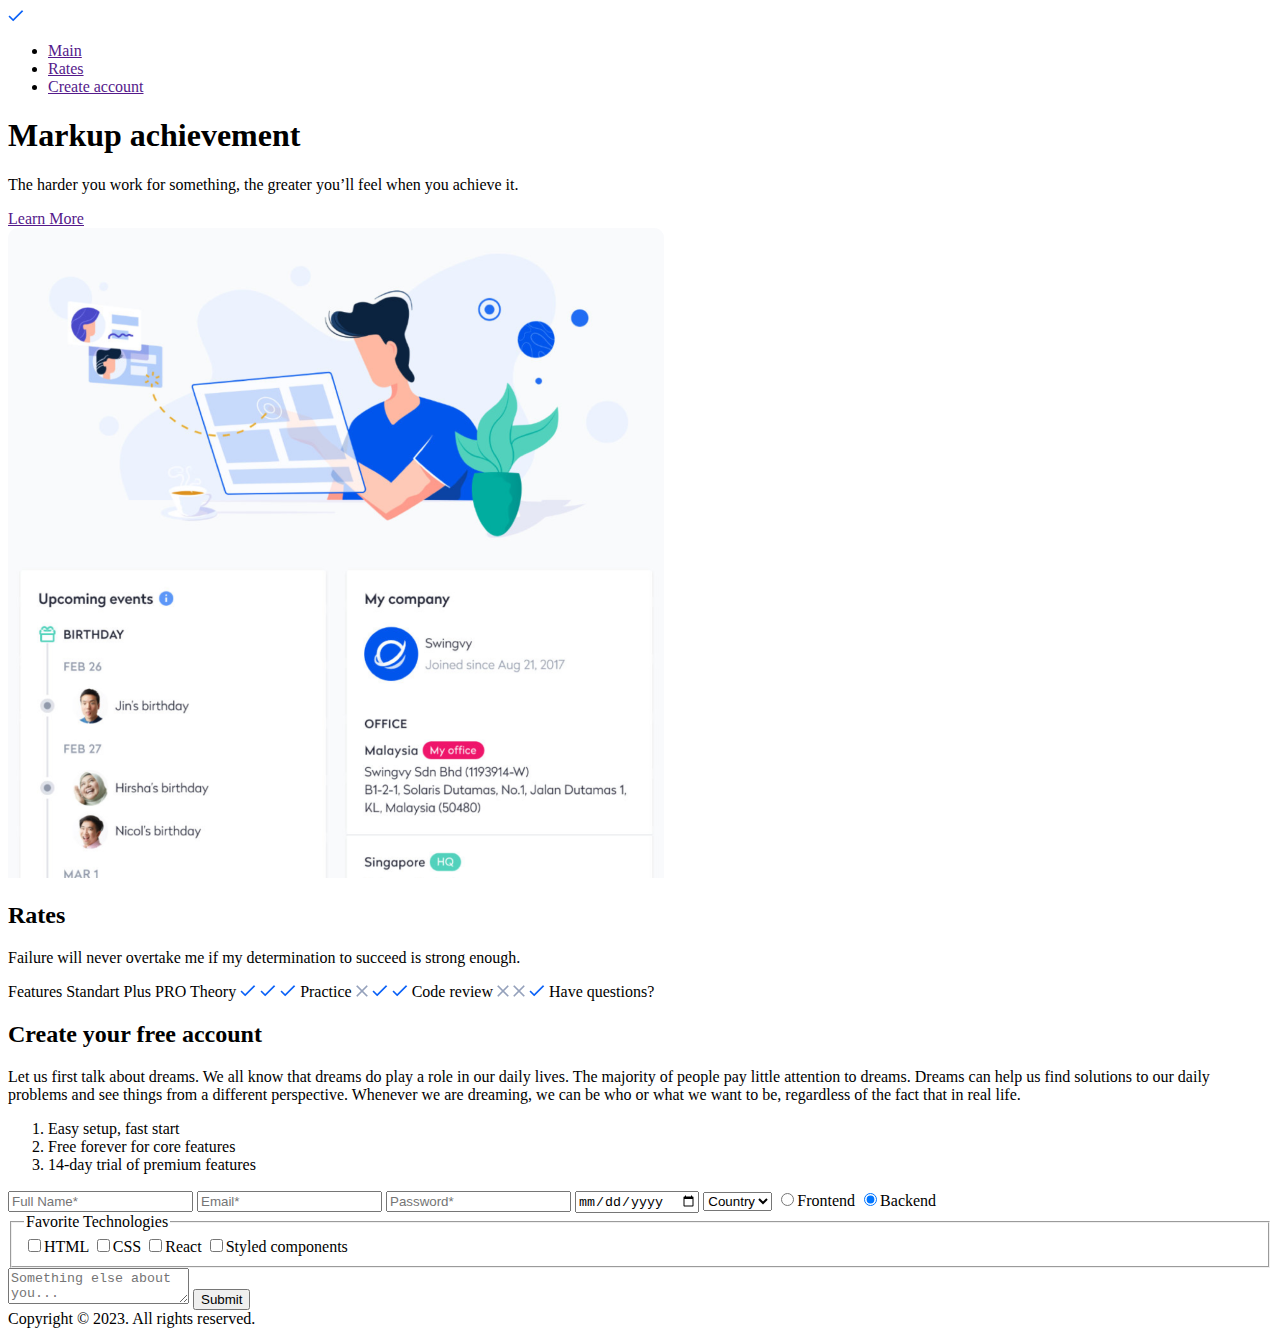
==== site/index.html @ 7948f2af "Update tags" ====
<!DOCTYPE html>
<html lang="en">

<head>
    <meta charset="UTF-8">
    <meta name="viewport" content="width=device-width, initial-scale=1.0">
    <title>Document</title>
</head>

<body>
    <header>
        <a href="">
            <img src="./assets/images/true.png" alt="">
        </a>

        <nav>
            <ul>
                <li><a href="">Main</a></li>
                <li><a href="">Rates</a></li>
                <li><a href="">Create account</a></li>
            </ul>
        </nav>
    </header>

    <section>
        <div>
            <h1>Markup achievement</h1>
            <p>The harder you work for something, the greater you’ll feel when you achieve it.</p>
            <a href="">Learn More</a>
        </div>
        <div>
            <img src="./assets/images/image.png" alt="">
        </div>
    </section>
    <section>
        <h2>Rates</h2>
        <p>Failure will never overtake me if my determination to succeed is strong enough.</p>
        <tabel>
            <tr>
                <th>Features</th>
                <th>Standart</th>
                <th>Plus</th>
                <th>PRO</th>
            </tr>
            <tr>
                <td>Theory</td>
                <td><img src="./assets/images/true.png" alt=""></td>
                <td><img src="./assets/images/true.png" alt=""></td>
                <td><img src="./assets/images/true.png" alt=""></td>
            </tr>
            <tr>
                <td>Practice</td>
                <td><img src="./assets/images/false.png" alt=""></td>
                <td><img src="./assets/images/true.png" alt=""></td>
                <td><img src="./assets/images/true.png" alt=""></td>
            </tr>
            <tr>
                <td>Code review</td>
                <td><img src="./assets/images/false.png" alt=""></td>
                <td><img src="./assets/images/false.png" alt=""></td>
                <td><img src="./assets/images/true.png" alt=""></td>
            </tr>
            <tr>
                <td>Have questions?</td>
                <td></td>
                <td></td>
                <td></td>
            </tr>
        </tabel>
    </section>
    <section>
        <div>
            <h2>Create your free account</h2>
            <p>Let us first talk about dreams. We all know that dreams do play a role in our daily lives. The majority
                of people pay little attention to dreams. Dreams can help us find solutions to our daily problems and
                see things from a different perspective. Whenever we are dreaming, we can be who or what we want to be,
                regardless of the fact that in real life.</p>
            <ol>
                <li>Easy setup, fast start</li>
                <li>Free forever for core features</li>
                <li>14-day trial of premium features</li>
            </ol>
        </div>
        <div>
            <!-- <input type="textarea" placeholder="Something else about you...">
            <input type="submit" value="registration"> -->
            <form action="">
                <input type="text" placeholder="Full Name*">
                <input type="email" placeholder="Email*">
                <input type="password" placeholder="Password*">
                <input type="date" placeholder="Date of Birth*">
                <select>
                    <option selected disabled>Country</option>
                    <option value="1">Belarus</option>
                    <option value="2">China</option>
                    <option value="3">Usa</option>
                </select>
                <label for=""><input type="radio" name="stack" value="Frontend" checked>Frontend</label>
                <label for=""><input type="radio" name="stack" value="Backend" checked>Backend</label>
                <!-- 
                <input type="radio" name="elem" value="Frontend" checked>Frontend<br>
                <input type="radio" name="elem" value="Backend">Backend<br>
                 -->
                <fieldset>
                    <legend>Favorite Technologies</legend>
                    <label for=""><input type="checkbox">HTML</input></label>
                    <label for=""><input type="checkbox">CSS</input></label>
                    <label for=""><input type="checkbox">React</input></label>
                    <label for=""><input type="checkbox">Styled components</input></label>
                </fieldset>
                <textarea placeholder="Something else about you..."></textarea>
                <input type="submit">
            </form>
        </div>
    </section>
    <footer>
        <span>Copyright © 2023. All rights reserved.</span>
    </footer>
</body>


</html>
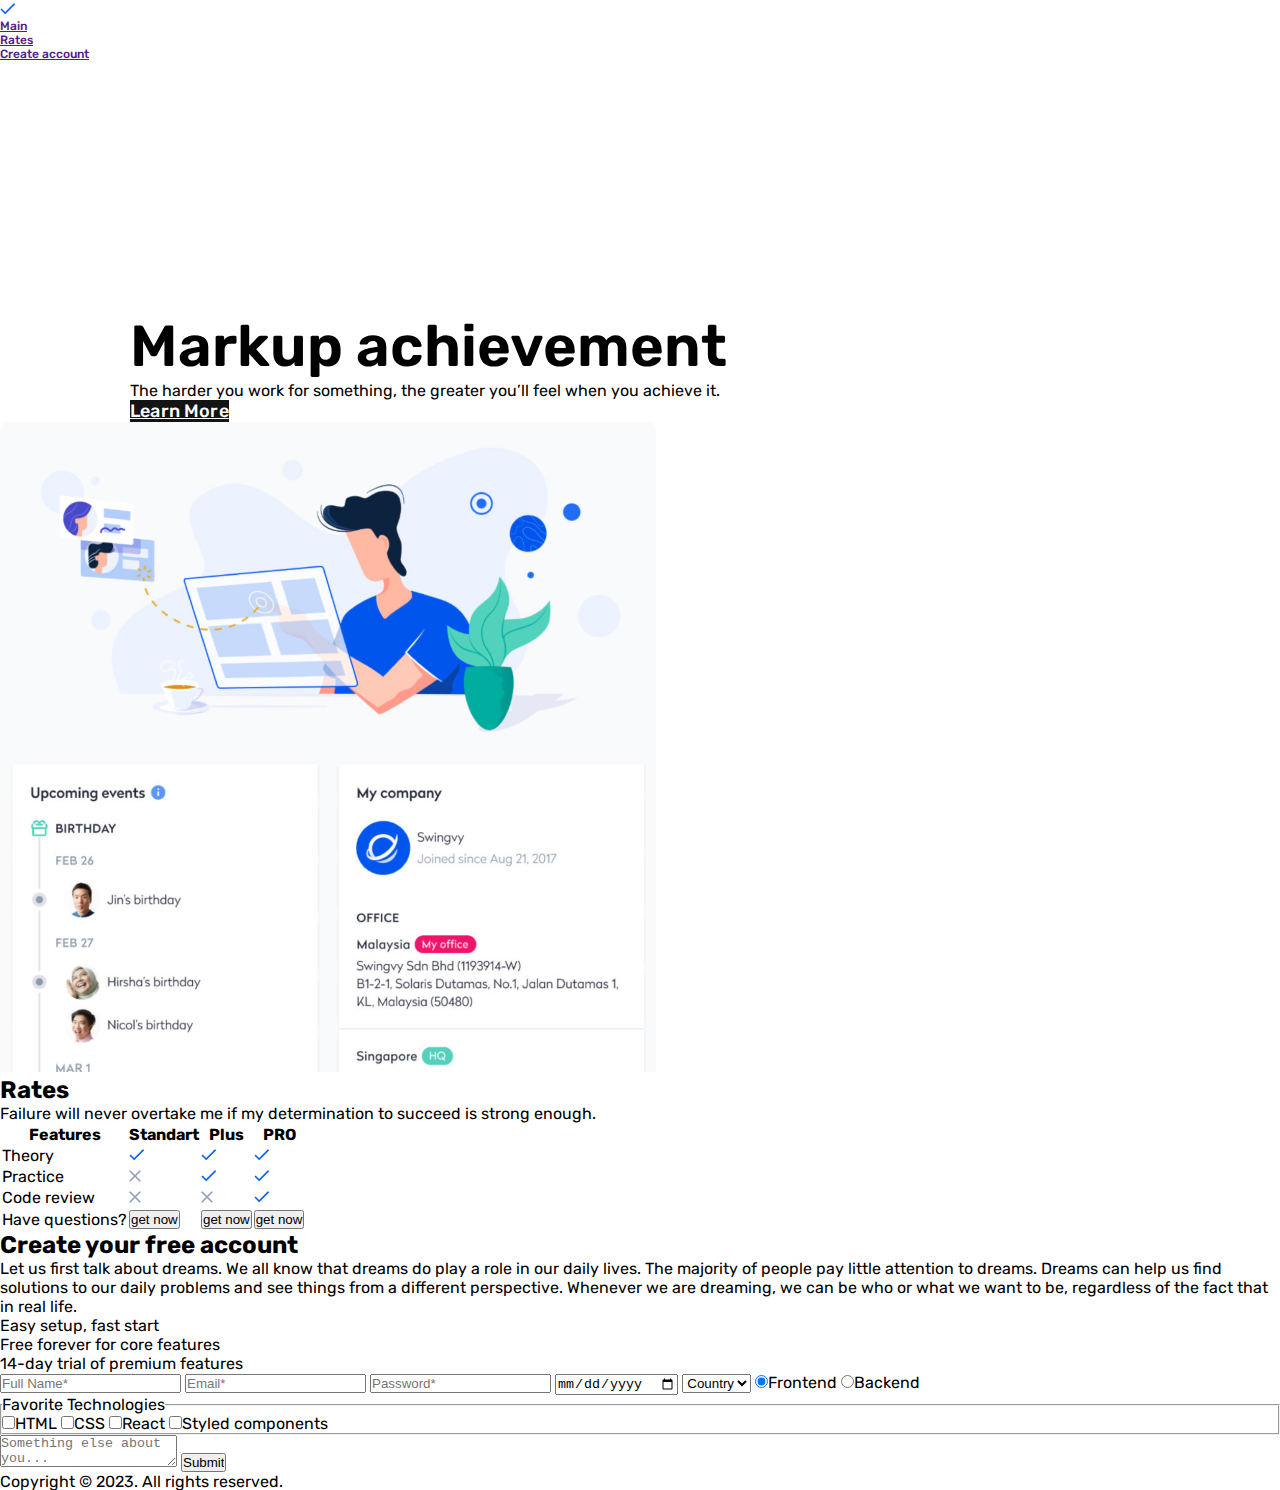
==== commit 0bf1f692: "Added styles" ====
--- a/site/index.html
+++ b/site/index.html
@@ -4,6 +4,10 @@
 <head>
     <meta charset="UTF-8">
     <meta name="viewport" content="width=device-width, initial-scale=1.0">
+    <link rel="preconnect" href="https://fonts.googleapis.com">
+    <link rel="preconnect" href="https://fonts.gstatic.com" crossorigin>
+    <link href="https://fonts.googleapis.com/css2?family=Rubik:wght@400;500&display=swap" rel="stylesheet">
+    <link rel="stylesheet" href="./style.css">
     <title>Document</title>
 </head>
 
@@ -15,18 +19,18 @@
 
         <nav>
             <ul>
-                <li><a href="">Main</a></li>
-                <li><a href="">Rates</a></li>
-                <li><a href="">Create account</a></li>
+                <li class="header-content"><a href="">Main</a></li>
+                <li class="header-content"><a href="">Rates</a></li>
+                <li class="header-content"><a href="">Create account</a></li>
             </ul>
         </nav>
     </header>
 
     <section>
-        <div>
-            <h1>Markup achievement</h1>
-            <p>The harder you work for something, the greater you’ll feel when you achieve it.</p>
-            <a href="">Learn More</a>
+        <div class="product-info-block">
+            <h1 class="main-title">Markup achievement</h1>
+            <p class="info-text">The harder you work for something, the greater you’ll feel when you achieve it.</p>
+            <a class="btn" href="">Learn More</a>
         </div>
         <div>
             <img src="./assets/images/image.png" alt="">
@@ -35,7 +39,7 @@
     <section>
         <h2>Rates</h2>
         <p>Failure will never overtake me if my determination to succeed is strong enough.</p>
-        <tabel>
+        <table>
             <tr>
                 <th>Features</th>
                 <th>Standart</th>
@@ -62,11 +66,11 @@
             </tr>
             <tr>
                 <td>Have questions?</td>
-                <td></td>
-                <td></td>
-                <td></td>
+                <td><button>get now</button></td>
+                <td><button>get now</button></td>
+                <td><button>get now</button></td>
             </tr>
-        </tabel>
+        </table>
     </section>
     <section>
         <div>
@@ -82,31 +86,33 @@
             </ol>
         </div>
         <div>
-            <!-- <input type="textarea" placeholder="Something else about you...">
-            <input type="submit" value="registration"> -->
-            <form action="">
+            <form action="./index.html">
                 <input type="text" placeholder="Full Name*">
                 <input type="email" placeholder="Email*">
                 <input type="password" placeholder="Password*">
-                <input type="date" placeholder="Date of Birth*">
+                <input type="date">
                 <select>
                     <option selected disabled>Country</option>
                     <option value="1">Belarus</option>
                     <option value="2">China</option>
                     <option value="3">Usa</option>
                 </select>
-                <label for=""><input type="radio" name="stack" value="Frontend" checked>Frontend</label>
-                <label for=""><input type="radio" name="stack" value="Backend" checked>Backend</label>
-                <!-- 
-                <input type="radio" name="elem" value="Frontend" checked>Frontend<br>
-                <input type="radio" name="elem" value="Backend">Backend<br>
-                 -->
+                <label><input type="radio" name="stack" value="Frontend" checked>Frontend</label>
+                <label><input type="radio" name="stack" value="Backend">Backend</label>
                 <fieldset>
                     <legend>Favorite Technologies</legend>
-                    <label for=""><input type="checkbox">HTML</input></label>
-                    <label for=""><input type="checkbox">CSS</input></label>
-                    <label for=""><input type="checkbox">React</input></label>
-                    <label for=""><input type="checkbox">Styled components</input></label>
+                    <label>
+                        <input type="checkbox">HTML
+                    </label>
+                    <label>
+                        <input type="checkbox">CSS
+                    </label>
+                    <label>
+                        <input type="checkbox">React
+                    </label>
+                    <label>
+                        <input type="checkbox">Styled components
+                    </label>
                 </fieldset>
                 <textarea placeholder="Something else about you..."></textarea>
                 <input type="submit">
@@ -118,5 +124,4 @@
     </footer>
 </body>
 
-
 </html>--- a/site/style.css
+++ b/site/style.css
@@ -0,0 +1,48 @@
+*{
+    padding: 0;
+    margin: 0;
+    box-sizing: border-box;
+}
+ul{
+    list-style: none;
+}
+
+body{
+    font-style: normal;
+    line-height: normal;
+    font-family: Rubik;
+}
+
+.header-content{
+    font-family: Rubik, sans-serif;
+    font-weight: 500;
+    font-size: 12px;
+}
+
+.product-info-block{
+    padding: 252px 0 0 130px;
+}
+
+.main-title{
+    font-family: Rubik, sans-serif;
+    font-weight: 600;
+    font-size: 58px;
+    line-height: 68px;
+}
+.info-text{
+    font-family: Rubik, sans-serif;
+    font-weight: 400;
+    font-size: 16px;
+}
+
+.btn{
+    height: 70px;
+    width: 100%;
+    background-color: #141414;
+    color: #fff;
+    font-family: Rubik, sans-serif;
+    font-size: 18px;
+    font-weight: 500;
+    letter-spacing: 0.18px;
+    margin-top: 75px;
+}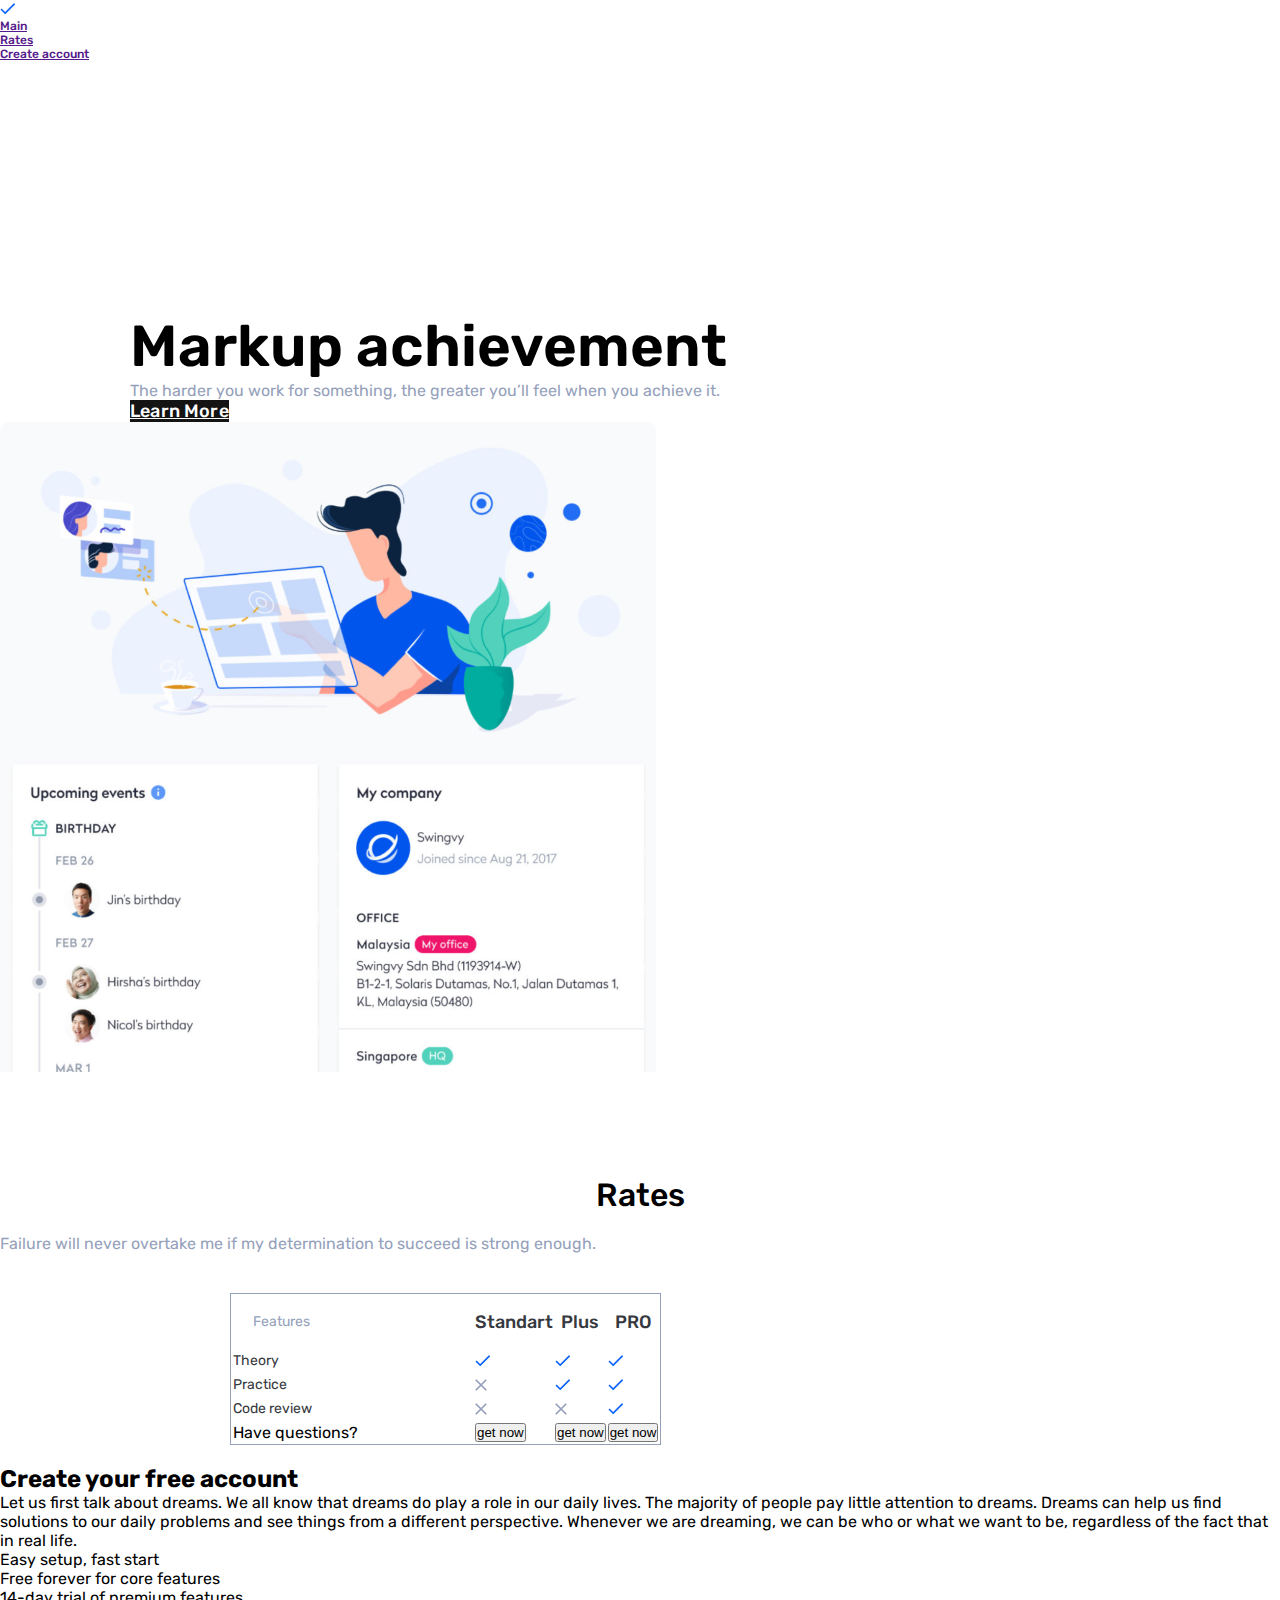
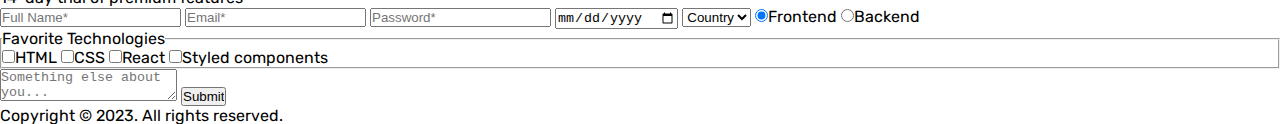
==== commit 25485854: "Update old and add new style" ====
--- a/site/index.html
+++ b/site/index.html
@@ -37,35 +37,35 @@
         </div>
     </section>
     <section>
-        <h2>Rates</h2>
-        <p>Failure will never overtake me if my determination to succeed is strong enough.</p>
-        <table>
+        <h2 class="title">Rates</h2>
+        <p class="info-text">Failure will never overtake me if my determination to succeed is strong enough.</p>
+        <table class="table">
             <tr>
-                <th>Features</th>
-                <th>Standart</th>
-                <th>Plus</th>
-                <th>PRO</th>
+                <th class="table-th-left">Features</th>
+                <th class="table-th">Standart</th>
+                <th class="table-th">Plus</th>
+                <th class="table-th">PRO</th>
             </tr>
             <tr>
-                <td>Theory</td>
+                <td class="table-td-left">Theory</td>
                 <td><img src="./assets/images/true.png" alt=""></td>
                 <td><img src="./assets/images/true.png" alt=""></td>
                 <td><img src="./assets/images/true.png" alt=""></td>
             </tr>
             <tr>
-                <td>Practice</td>
+                <td class="table-td-left">Practice</td>
                 <td><img src="./assets/images/false.png" alt=""></td>
                 <td><img src="./assets/images/true.png" alt=""></td>
                 <td><img src="./assets/images/true.png" alt=""></td>
             </tr>
             <tr>
-                <td>Code review</td>
+                <td class="table-td-left">Code review</td>
                 <td><img src="./assets/images/false.png" alt=""></td>
                 <td><img src="./assets/images/false.png" alt=""></td>
                 <td><img src="./assets/images/true.png" alt=""></td>
             </tr>
             <tr>
-                <td>Have questions?</td>
+                <td class="table-bottom-left">Have questions?</td>
                 <td><button>get now</button></td>
                 <td><button>get now</button></td>
                 <td><button>get now</button></td>
--- a/site/style.css
+++ b/site/style.css
@@ -33,6 +33,8 @@
     font-family: Rubik, sans-serif;
     font-weight: 400;
     font-size: 16px;
+    color: #95A1BB;
+    ;
 }
 
 .btn{
@@ -45,4 +47,59 @@
     font-weight: 500;
     letter-spacing: 0.18px;
     margin-top: 75px;
+}
+.title{
+    font-family: Rubik, sans-serif;
+    font-size: 32px;
+    font-weight: 500;
+    /* line-height: 43px; */
+    /* letter-spacing: 0px; */
+    text-align: center;
+    margin: 100px 0 20px 0 ;
+}
+
+.table{
+    margin: 40px 230px 100px 230px;
+    /* width: 100%; */
+	margin-bottom: 20px;
+    border: 1px solid #95A1BB;
+	/* border-collapse: collapse; */
+}
+
+.table-th{
+    margin: 15px 20px;
+    font-family: Rubik, sans-serif;
+    font-size: 18px;
+    font-weight: 500;
+    line-height: 22px;
+    letter-spacing: 0px;
+    text-align: center;
+    color: #363940;
+}
+
+.table-th-left{
+    width: 240px;
+    height: 51px;
+    
+    padding: 15px 20px;
+    font-family: Rubik, sans-serif;
+    font-size: 14px;
+    font-weight: 400;
+    line-height: 22px;
+    letter-spacing: 0px;
+    text-align: left;
+    color: #95A1BB;
+}
+
+.table-td-left{
+    font-family: Rubik;
+    font-size: 14px;
+    font-weight: 400;
+    line-height: 22px;
+    letter-spacing: 0px;
+    text-align: left;
+    color: #363940;
+}
+.table-bottom-left{
+
 }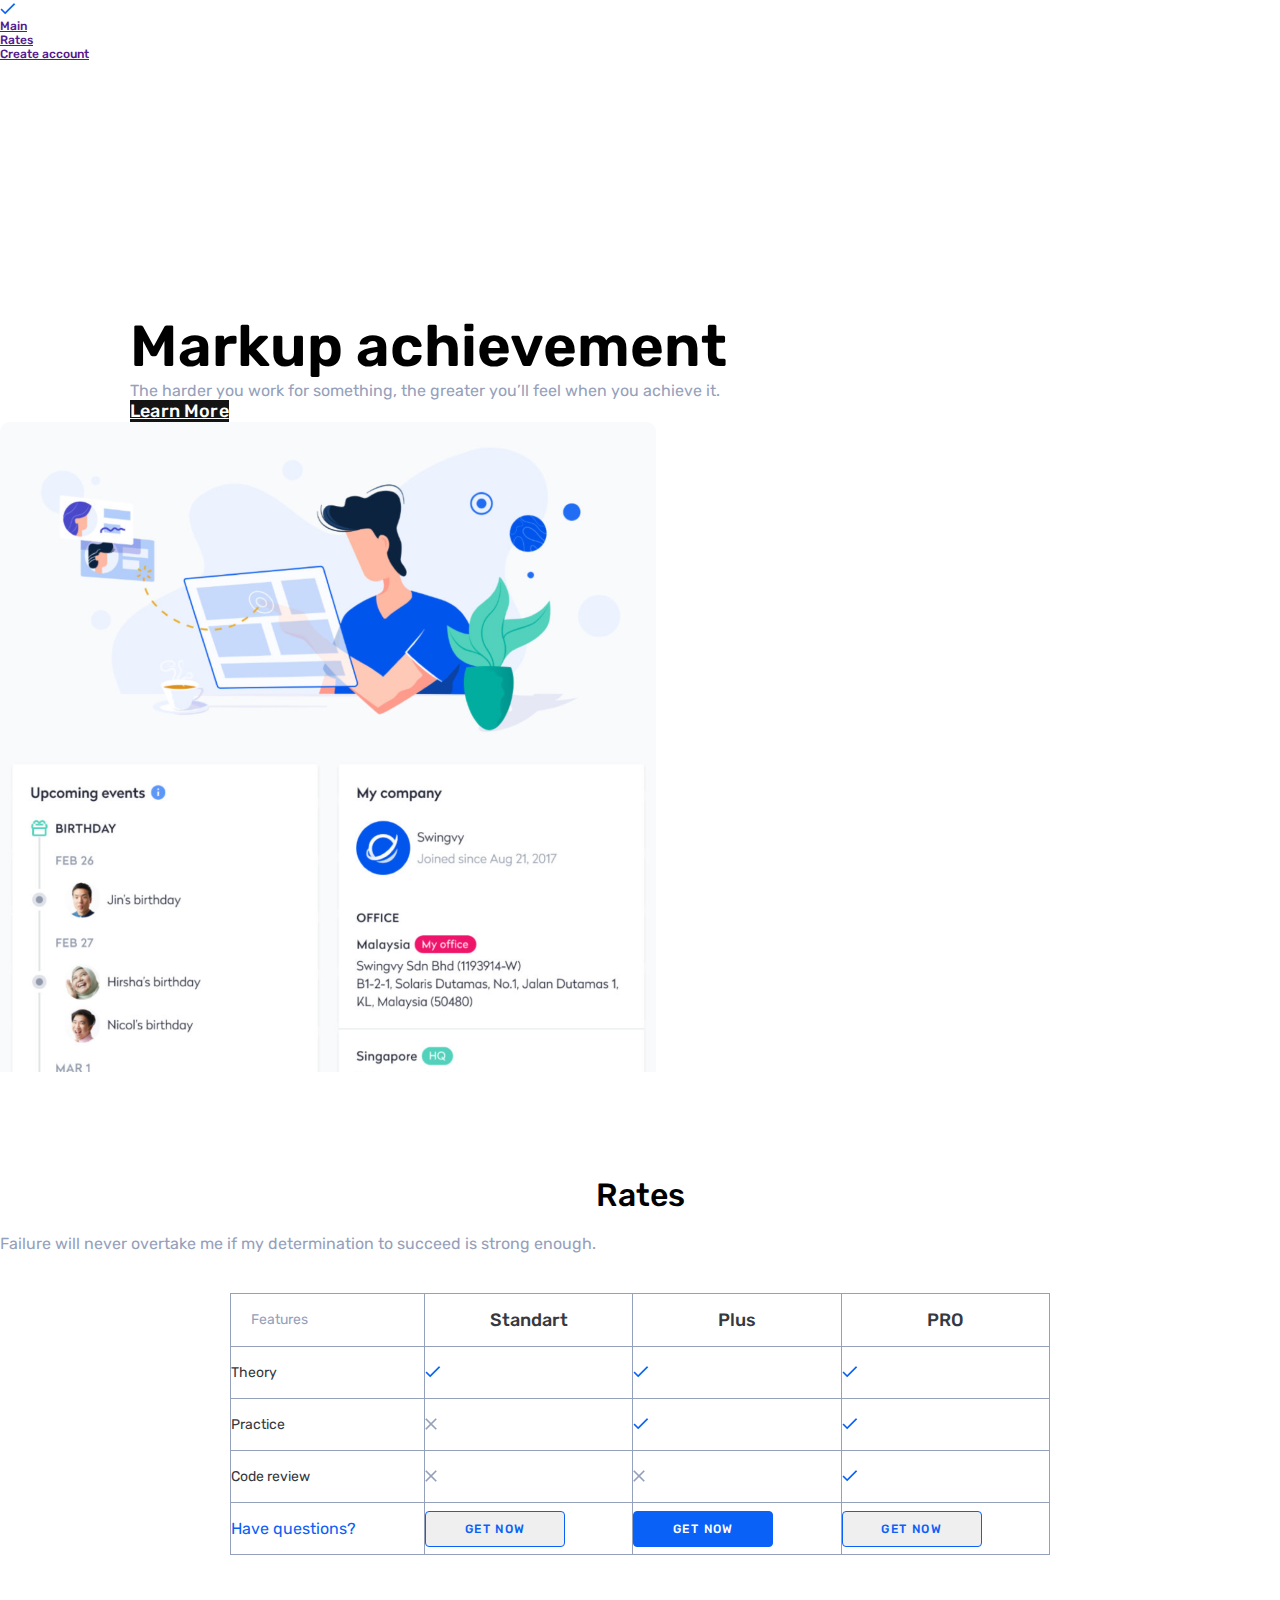
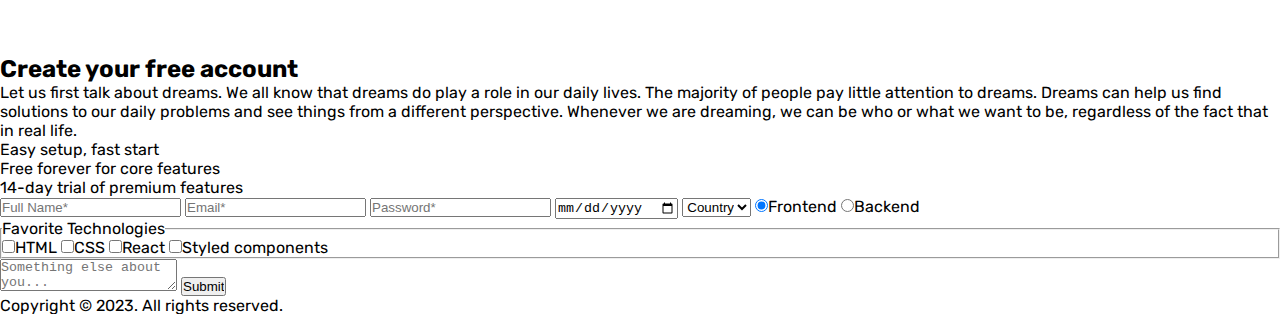
==== commit ce376013: "New styles added" ====
--- a/site/index.html
+++ b/site/index.html
@@ -39,38 +39,41 @@
     <section>
         <h2 class="title">Rates</h2>
         <p class="info-text">Failure will never overtake me if my determination to succeed is strong enough.</p>
-        <table class="table">
-            <tr>
-                <th class="table-th-left">Features</th>
-                <th class="table-th">Standart</th>
-                <th class="table-th">Plus</th>
-                <th class="table-th">PRO</th>
-            </tr>
-            <tr>
-                <td class="table-td-left">Theory</td>
-                <td><img src="./assets/images/true.png" alt=""></td>
-                <td><img src="./assets/images/true.png" alt=""></td>
-                <td><img src="./assets/images/true.png" alt=""></td>
-            </tr>
-            <tr>
-                <td class="table-td-left">Practice</td>
-                <td><img src="./assets/images/false.png" alt=""></td>
-                <td><img src="./assets/images/true.png" alt=""></td>
-                <td><img src="./assets/images/true.png" alt=""></td>
-            </tr>
-            <tr>
-                <td class="table-td-left">Code review</td>
-                <td><img src="./assets/images/false.png" alt=""></td>
-                <td><img src="./assets/images/false.png" alt=""></td>
-                <td><img src="./assets/images/true.png" alt=""></td>
-            </tr>
-            <tr>
-                <td class="table-bottom-left">Have questions?</td>
-                <td><button>get now</button></td>
-                <td><button>get now</button></td>
-                <td><button>get now</button></td>
-            </tr>
-        </table>
+        <div>
+            <table class="table">
+                <tr>
+                    <th class="table-th-left table-size">Features</th>
+                    <th class="table-th table-size">Standart</th>
+                    <th class="table-th table-size">Plus</th>
+                    <th class="table-th table-size">PRO</th>
+                </tr>
+                <tr>
+                    <td class="table-td-left table-size">Theory</td>
+                    <td class="table-middle table-size"><img src="./assets/images/true.png" alt=""></td>
+                    <td class="table-middle table-size"><img src="./assets/images/true.png" alt=""></td>
+                    <td class="table-middle table-size"><img src="./assets/images/true.png" alt=""></td>
+                </tr>
+                <tr>
+                    <td class="table-td-left table-size">Practice</td>
+                    <td class="table-middle table-size"><img src="./assets/images/false.png" alt=""></td>
+                    <td class="table-middle table-size"><img src="./assets/images/true.png" alt=""></td>
+                    <td class="table-middle table-size"><img src="./assets/images/true.png" alt=""></td>
+                </tr>
+                <tr>
+                    <td class="table-td-left table-size">Code review</td>
+                    <td class="table-middle table-size"><img src="./assets/images/false.png" alt=""></td>
+                    <td class="table-middle table-size"><img src="./assets/images/false.png" alt=""></td>
+                    <td class="table-middle table-size"><img src="./assets/images/true.png" alt=""></td>
+                </tr>
+                <tr>
+                    <td class="table-bottom-left table-size">Have questions?</td>
+                    <td class="table-bottom-btn table-size"><button class="table-btn">get now</button></td>
+                    <td class="table-bottom-btn table-size"><button class="table-btn btn-color">get now</button></td>
+                    <td class="table-bottom-btn table-size"><button class="table-btn">get now</button></td>
+                </tr>
+            </table>
+        </div>
+
     </section>
     <section>
         <div>
--- a/site/style.css
+++ b/site/style.css
@@ -52,18 +52,18 @@
     font-family: Rubik, sans-serif;
     font-size: 32px;
     font-weight: 500;
-    /* line-height: 43px; */
-    /* letter-spacing: 0px; */
     text-align: center;
     margin: 100px 0 20px 0 ;
 }
 
 .table{
     margin: 40px 230px 100px 230px;
-    /* width: 100%; */
-	margin-bottom: 20px;
+    border-collapse: collapse;
     border: 1px solid #95A1BB;
-	/* border-collapse: collapse; */
+}
+.table-size{
+    width: 241px;
+    height: 52px;
 }
 
 .table-th{
@@ -75,12 +75,10 @@
     letter-spacing: 0px;
     text-align: center;
     color: #363940;
+    border: 1px solid #95A1BB;
 }
 
 .table-th-left{
-    width: 240px;
-    height: 51px;
-    
     padding: 15px 20px;
     font-family: Rubik, sans-serif;
     font-size: 14px;
@@ -89,17 +87,46 @@
     letter-spacing: 0px;
     text-align: left;
     color: #95A1BB;
+    border: 1px solid #95A1BB;
 }
 
 .table-td-left{
-    font-family: Rubik;
+    font-family: Rubik, sans-serif;
     font-size: 14px;
     font-weight: 400;
     line-height: 22px;
     letter-spacing: 0px;
     text-align: left;
     color: #363940;
+    border: 1px solid #95A1BB;
 }
 .table-bottom-left{
+    color: #0A61F7;
+    border: 1px solid #95A1BB;
+}
 
+.table-bottom-btn{
+    border: 1px solid #95A1BB;
+}
+.table-middle{
+    border: 1px solid #95A1BB; 
+}
+.table-btn{
+    height: 36px;
+    width: 140px;
+    border: 1px solid #0A61F7;
+    border-radius: 4px;
+    color: #0A61F7;
+    font-family: Rubik, sans-serif;
+    font-size: 12px;
+    font-weight: 500;
+    line-height: 20px;
+    letter-spacing: 1.4px;
+    text-align: center;
+    text-transform: uppercase;
+}
+
+.btn-color{
+    background-color: #0A61F7;
+    color: #fff;
 }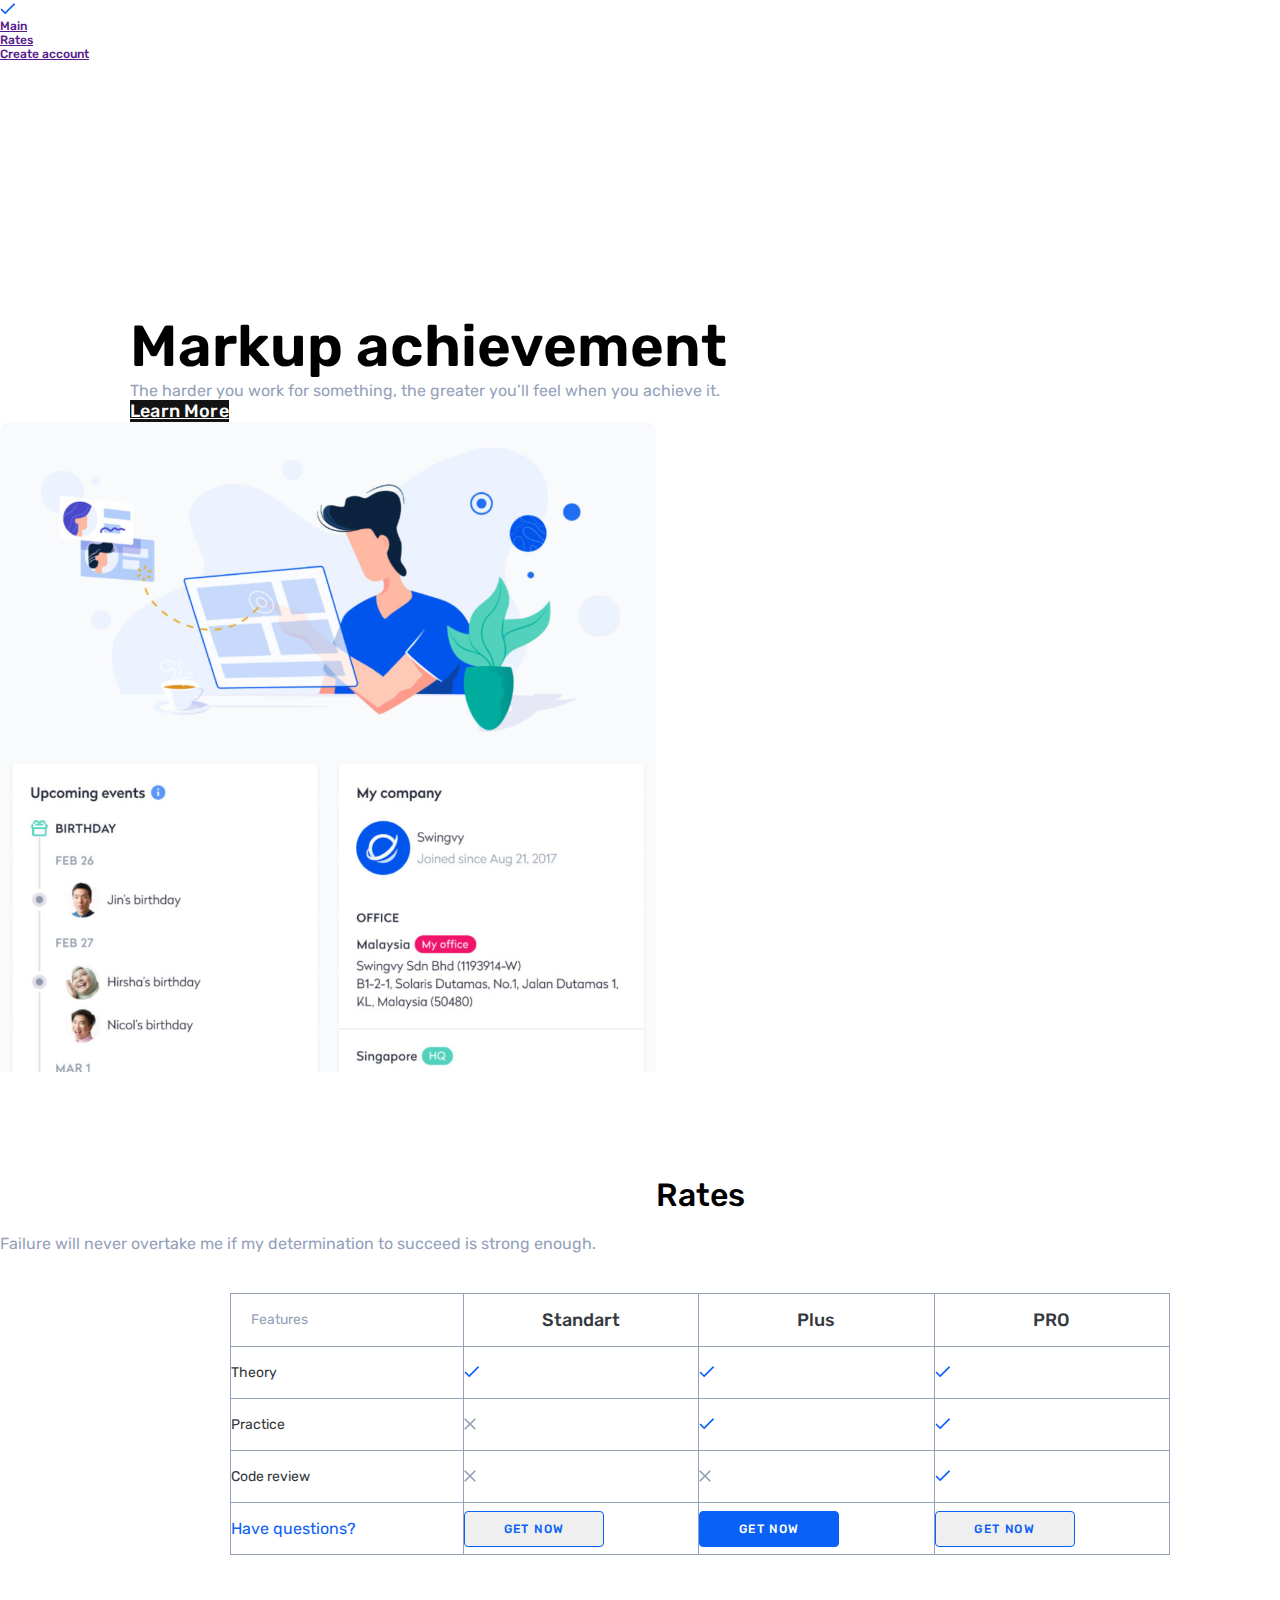
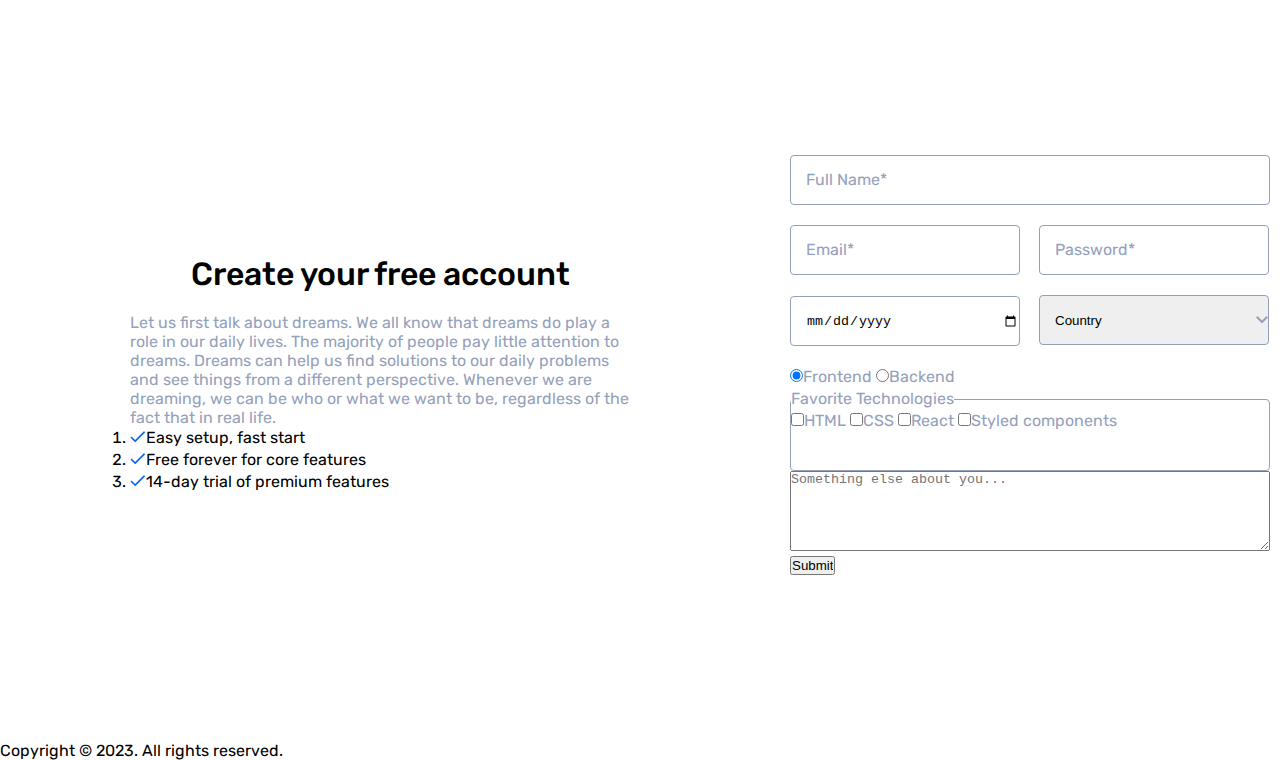
==== commit e85eef70: "Added new styles, picture" ====
--- a/site/index.html
+++ b/site/index.html
@@ -39,7 +39,7 @@
     <section>
         <h2 class="title">Rates</h2>
         <p class="info-text">Failure will never overtake me if my determination to succeed is strong enough.</p>
-        <div>
+        <div0.>
             <table class="table">
                 <tr>
                     <th class="table-th-left table-size">Features</th>
@@ -72,52 +72,57 @@
                     <td class="table-bottom-btn table-size"><button class="table-btn">get now</button></td>
                 </tr>
             </table>
-        </div>
+            </div>
 
     </section>
-    <section>
-        <div>
-            <h2>Create your free account</h2>
-            <p>Let us first talk about dreams. We all know that dreams do play a role in our daily lives. The majority
+    <section class="bottom-content">
+        <div class="left-bottom-content">
+            <h2 class="title">Create your free account</h2>
+            <p class="info-text">Let us first talk about dreams. We all know that dreams do play a role in our daily
+                lives. The majority
                 of people pay little attention to dreams. Dreams can help us find solutions to our daily problems and
                 see things from a different perspective. Whenever we are dreaming, we can be who or what we want to be,
                 regardless of the fact that in real life.</p>
             <ol>
-                <li>Easy setup, fast start</li>
-                <li>Free forever for core features</li>
-                <li>14-day trial of premium features</li>
+                <li class="info-text-point"><img src="./assets/images/true.png" alt="">Easy setup, fast start</li>
+                <li class="info-text-point"><img src="./assets/images/true.png" alt="">Free forever for core features
+                </li>
+                <li class="info-text-point"><img src="./assets/images/true.png" alt="">14-day trial of premium features
+                </li>
             </ol>
         </div>
-        <div>
+        <div class="right-bottom-content">
             <form action="./index.html">
-                <input type="text" placeholder="Full Name*">
-                <input type="email" placeholder="Email*">
-                <input type="password" placeholder="Password*">
-                <input type="date">
-                <select>
-                    <option selected disabled>Country</option>
-                    <option value="1">Belarus</option>
-                    <option value="2">China</option>
-                    <option value="3">Usa</option>
+                <input type="text" placeholder="Full Name*" class="input full-name">
+                <input type="email" placeholder="Email*" class="input email">
+                <input type="password" placeholder="Password*" class="input password">
+                <input type="date" class="input date-of-birth">
+                <select class="input contry">
+                    <option selected disabled class="text-form"><a>Country</a></option>
+                    <option value="1" class="text-form">Belarus</option>
+                    <option value="2" class="text-form">China</option>
+                    <option value="3" class="text-form">Usa</option>
                 </select>
-                <label><input type="radio" name="stack" value="Frontend" checked>Frontend</label>
-                <label><input type="radio" name="stack" value="Backend">Backend</label>
-                <fieldset>
-                    <legend>Favorite Technologies</legend>
+                <br>
+                <label><input type="radio" name="stack" value="Frontend" checked><a
+                        class="text-form">Frontend</a></label>
+                <label><input type="radio" name="stack" value="Backend"><a class="text-form">Backend</a></label>
+                <fieldset class="checkbox-content">
+                    <legend class="text-form">Favorite Technologies</legend>
                     <label>
-                        <input type="checkbox">HTML
+                        <input type="checkbox"><a class="text-form">HTML</a>
                     </label>
                     <label>
-                        <input type="checkbox">CSS
+                        <input type="checkbox"><a class="text-form">CSS</a>
                     </label>
                     <label>
-                        <input type="checkbox">React
+                        <input type="checkbox"><a class="text-form">React</a>
                     </label>
                     <label>
-                        <input type="checkbox">Styled components
+                        <input type="checkbox"><a class="text-form">Styled components</a>
                     </label>
                 </fieldset>
-                <textarea placeholder="Something else about you..."></textarea>
+                <textarea placeholder="Something else about you..." class="textarea-content"></textarea>
                 <input type="submit">
             </form>
         </div>
--- a/site/style.css
+++ b/site/style.css
@@ -5,6 +5,10 @@
 }
 ul{
     list-style: none;
+}
+html{
+    width: 1400px;
+    height: 2281px; 
 }
 
 body{
@@ -47,6 +51,15 @@
     font-weight: 500;
     letter-spacing: 0.18px;
     margin-top: 75px;
+}
+.bottom-content{
+    display: flex;
+}
+.right-bottom-content{
+margin: 100px 130px 100px 80px;
+}
+.left-bottom-content{
+    margin: 100px 80px 248px 130px;
 }
 .title{
     font-family: Rubik, sans-serif;
@@ -129,4 +142,77 @@
 .btn-color{
     background-color: #0A61F7;
     color: #fff;
+}
+.info-text-point{
+    font-family: Rubik, sans-serif;
+    font-size: 16px;
+    font-weight: 400;
+    line-height: 22px;
+    letter-spacing: 0px;
+    text-align: left;
+}
+.text-form{
+    font-family: Rubik, sans-serif;
+    font-size: 16px;
+    font-weight: 400;
+    line-height: 22px;
+    letter-spacing: 0em;
+    text-align: left;
+    color: #95A1BB;
+    
+}
+input::-webkit-input-placeholder { 
+    color:  #95A1BB; 
+    font-size: 16px;
+    font-family: Rubik, sans-serif;
+    font-weight: 400;
+    line-height: 22px;
+    letter-spacing: 0em;
+    text-align: left;
+}
+
+.textarea-content{
+    width: 480px;
+    height: 80px;
+    /* border-radius: 4px; */
+    /* border: 1px solid #95A1BB; */
+}
+.checkbox-content{
+    border: 1px solid #95A1BB;
+    border-radius: 4px;
+    width: 480px;
+    height: 83px;
+}
+.input{
+    border: 1px solid #95A1BB;
+    border-radius: 4px;
+    padding: 14px 0 13px 15px ;
+    text-align: left;   
+}
+.full-name{
+  width: 480px;
+  height: 50px;  
+  margin: 0 0 20px 0;
+}
+.email{
+    width: 230px;
+    height: 50px;
+    margin: 0 15px 20px 0;
+}
+.password{
+    width: 230px;
+    height: 50px;
+}
+.date-of-birth{
+    width: 230px;
+    height: 50px;
+    margin: 0 15px 20px 0;
+}
+.contry{
+    width: 230px;
+    height: 50px;
+    appearance: none;
+    background-image: url(./assets/images/checkMark.png);
+    background-repeat: no-repeat;
+    background-position: right 0 top 50% ;
 }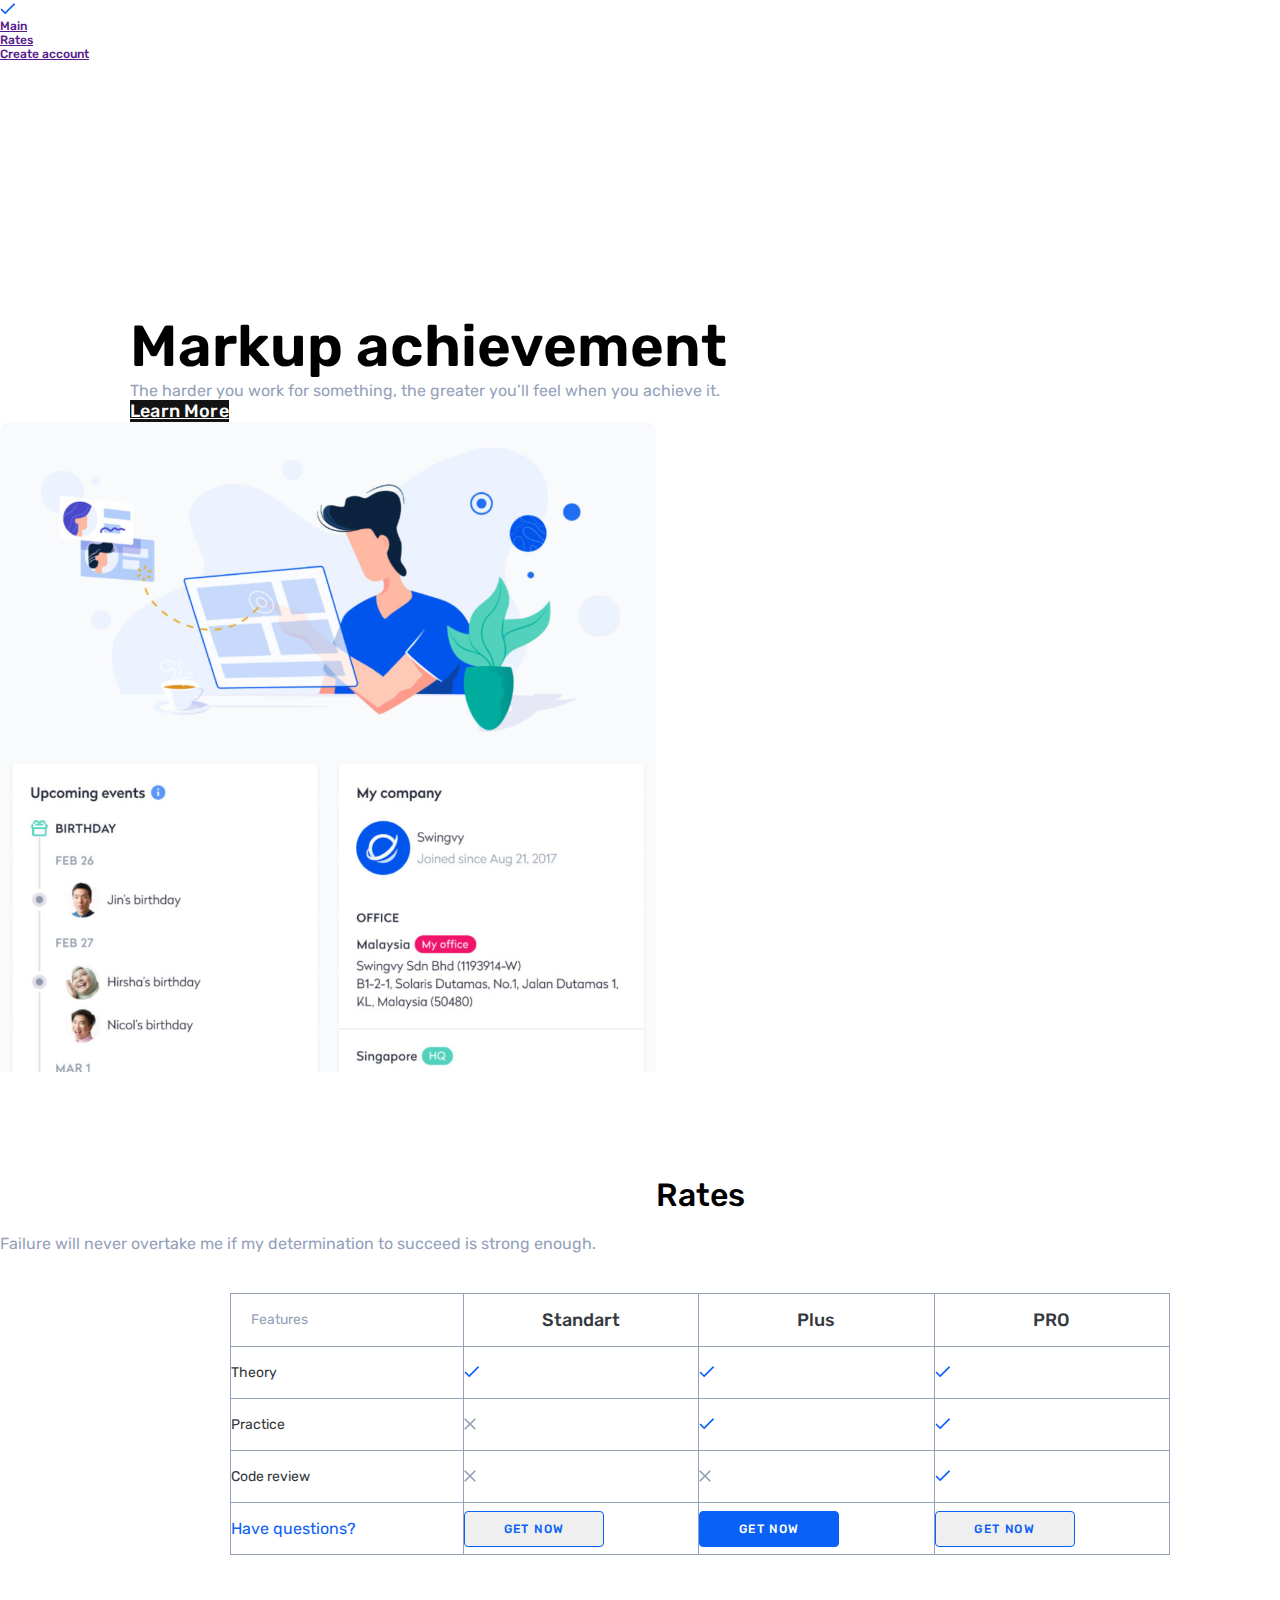
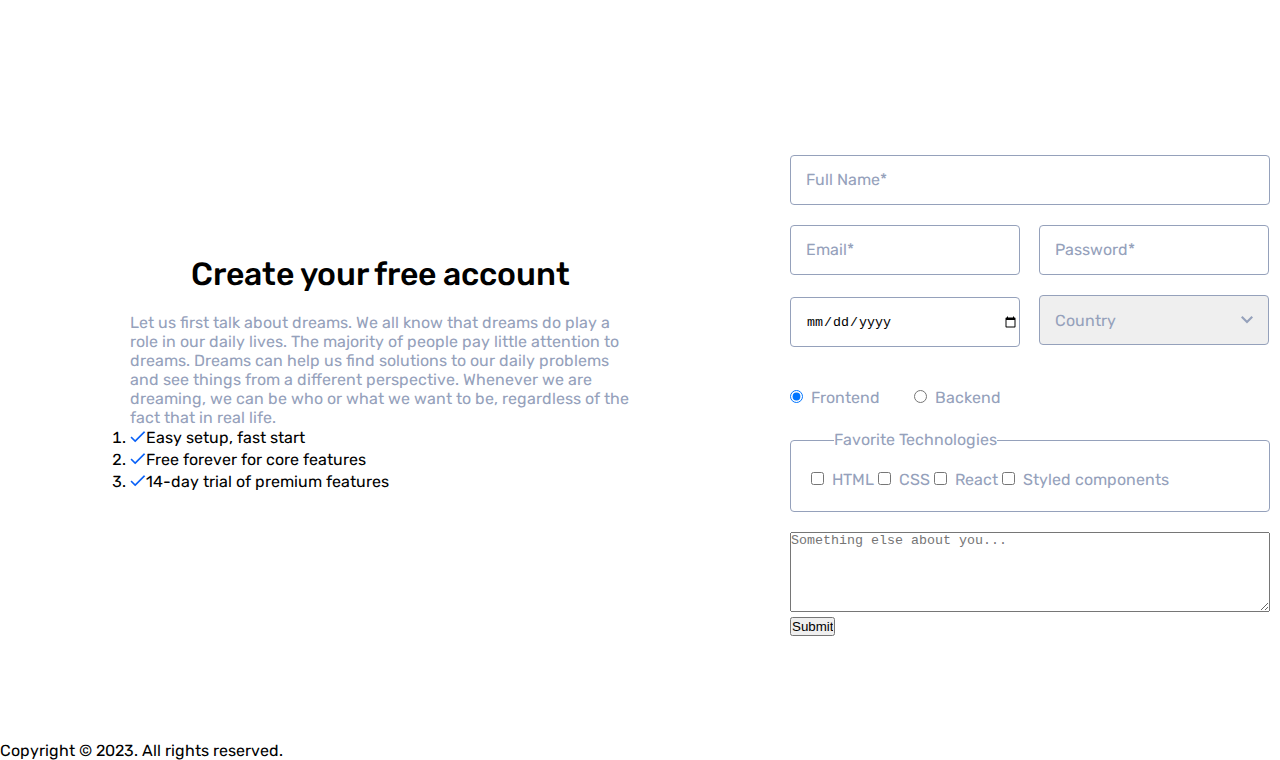
==== commit f0f5591c: "Work on styles" ====
--- a/site/index.html
+++ b/site/index.html
@@ -104,23 +104,28 @@
                     <option value="3" class="text-form">Usa</option>
                 </select>
                 <br>
-                <label><input type="radio" name="stack" value="Frontend" checked><a
-                        class="text-form">Frontend</a></label>
-                <label><input type="radio" name="stack" value="Backend"><a class="text-form">Backend</a></label>
-                <fieldset class="checkbox-content">
-                    <legend class="text-form">Favorite Technologies</legend>
-                    <label>
-                        <input type="checkbox"><a class="text-form">HTML</a>
-                    </label>
-                    <label>
-                        <input type="checkbox"><a class="text-form">CSS</a>
-                    </label>
-                    <label>
-                        <input type="checkbox"><a class="text-form">React</a>
-                    </label>
-                    <label>
-                        <input type="checkbox"><a class="text-form">Styled components</a>
-                    </label>
+                <div class="stack">
+                    <label><input type="radio" name="stack" value="Frontend" checked class="stack-content"><a
+                            class="text-form">Frontend</a></label>
+                    <label class="stack-right"><input type="radio" name="stack" value="Backend" class="stack-content"><a
+                            class="text-form">Backend</a></label>
+                </div>
+                <fieldset class="checkbox">
+                    <legend class="text-form title-form">Favorite Technologies</legend>
+                    <div class="checkbox-content">
+                        <label>
+                            <input type="checkbox"><a class="text-form">HTML</a>
+                        </label>
+                        <label>
+                            <input type="checkbox"><a class="text-form">CSS</a>
+                        </label>
+                        <label>
+                            <input type="checkbox"><a class="text-form">React</a>
+                        </label>
+                        <label>
+                            <input type="checkbox"><a class="text-form">Styled components</a>
+                        </label>
+                    </div>
                 </fieldset>
                 <textarea placeholder="Something else about you..." class="textarea-content"></textarea>
                 <input type="submit">
--- a/site/style.css
+++ b/site/style.css
@@ -159,7 +159,7 @@
     letter-spacing: 0em;
     text-align: left;
     color: #95A1BB;
-    
+    margin-left: 8px;
 }
 input::-webkit-input-placeholder { 
     color:  #95A1BB; 
@@ -176,12 +176,16 @@
     height: 80px;
     /* border-radius: 4px; */
     /* border: 1px solid #95A1BB; */
-}
-.checkbox-content{
+    margin-top: 20px;
+}
+.checkbox{
     border: 1px solid #95A1BB;
     border-radius: 4px;
     width: 480px;
     height: 83px;
+}
+.checkbox-content{
+    margin:0 15px 0 20px;
 }
 .input{
     border: 1px solid #95A1BB;
@@ -209,10 +213,30 @@
     margin: 0 15px 20px 0;
 }
 .contry{
+    color: #95A1BB;
     width: 230px;
     height: 50px;
     appearance: none;
+    font-family: Rubik;
+    font-size: 16px;
+    font-weight: 400;
+    line-height: 22px;
+    letter-spacing: 0em;
+    text-align: left;
     background-image: url(./assets/images/checkMark.png);
     background-repeat: no-repeat;
-    background-position: right 0 top 50% ;
+    background-position: right 15px top 50% ;
+}
+.stack{
+   margin: 20px 0 20px 0;
+}
+.stack-content{
+    text-align: left;
+}
+.stack-right{
+    margin: 30px;
+}
+.title-form{
+    margin-left: 43px;
+    margin-bottom: 18px;
 }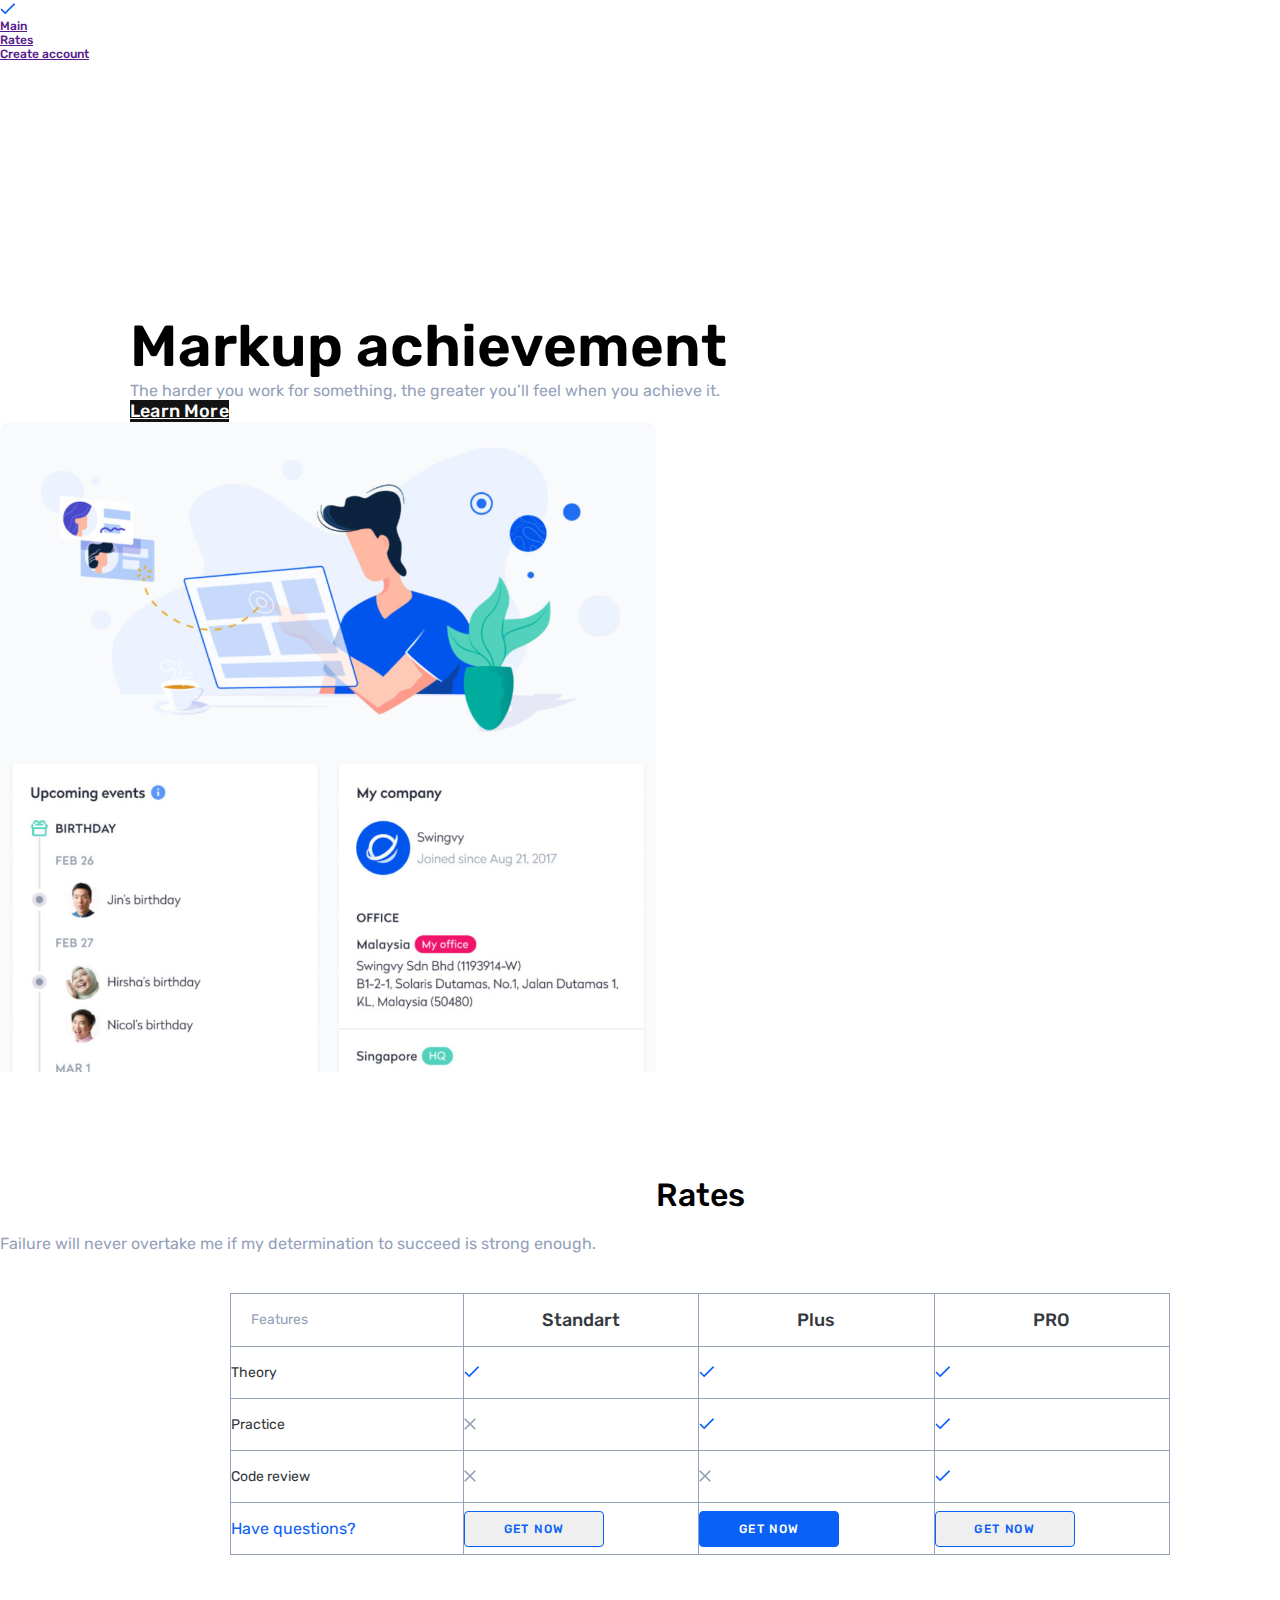
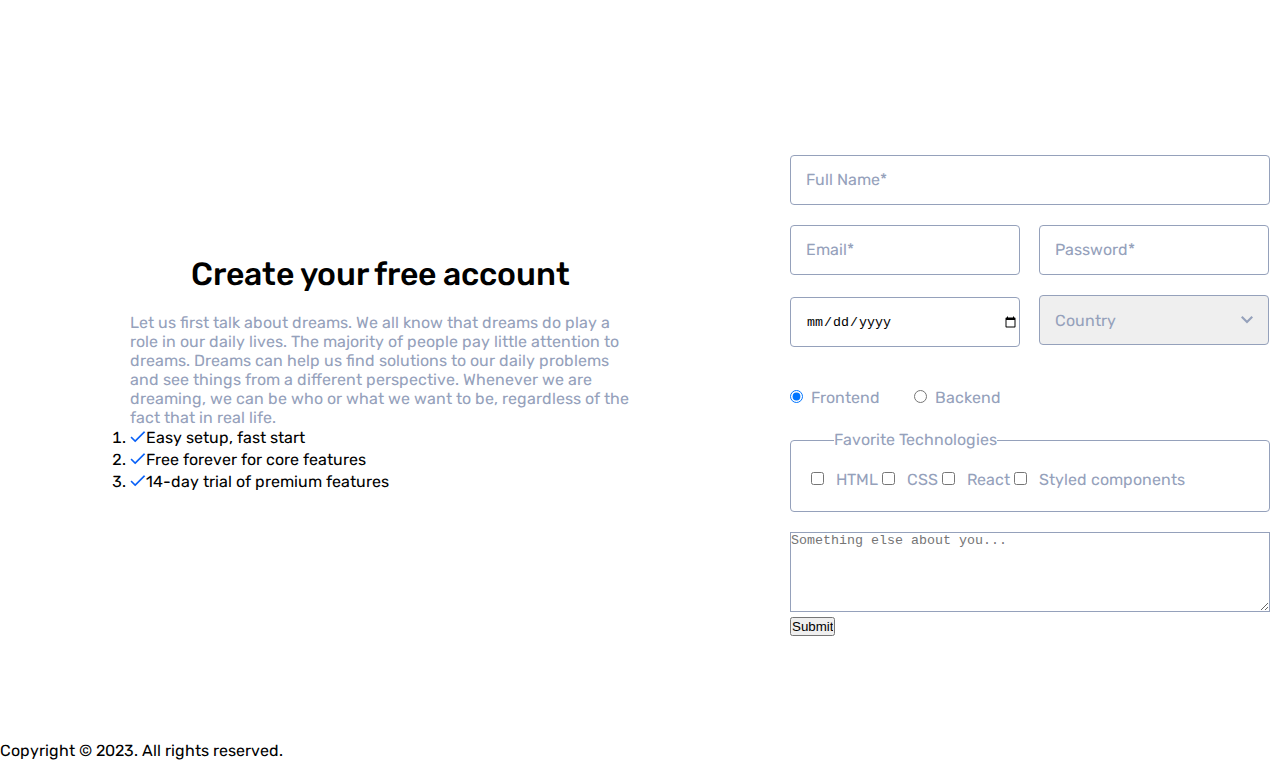
==== commit 00f19db1: "Update some styles" ====
--- a/site/index.html
+++ b/site/index.html
@@ -114,16 +114,16 @@
                     <legend class="text-form title-form">Favorite Technologies</legend>
                     <div class="checkbox-content">
                         <label>
-                            <input type="checkbox"><a class="text-form">HTML</a>
+                            <input type="checkbox"> <a class="text-form">HTML</a>
                         </label>
                         <label>
-                            <input type="checkbox"><a class="text-form">CSS</a>
+                            <input type="checkbox"> <a class="text-form">CSS</a>
                         </label>
                         <label>
-                            <input type="checkbox"><a class="text-form">React</a>
+                            <input type="checkbox"> <a class="text-form">React</a>
                         </label>
                         <label>
-                            <input type="checkbox"><a class="text-form">Styled components</a>
+                            <input type="checkbox"> <a class="text-form">Styled components</a>
                         </label>
                     </div>
                 </fieldset>
--- a/site/style.css
+++ b/site/style.css
@@ -174,8 +174,8 @@
 .textarea-content{
     width: 480px;
     height: 80px;
-    /* border-radius: 4px; */
-    /* border: 1px solid #95A1BB; */
+    border-radius: 0px;
+    border: 1px solid #95A1BB;
     margin-top: 20px;
 }
 .checkbox{
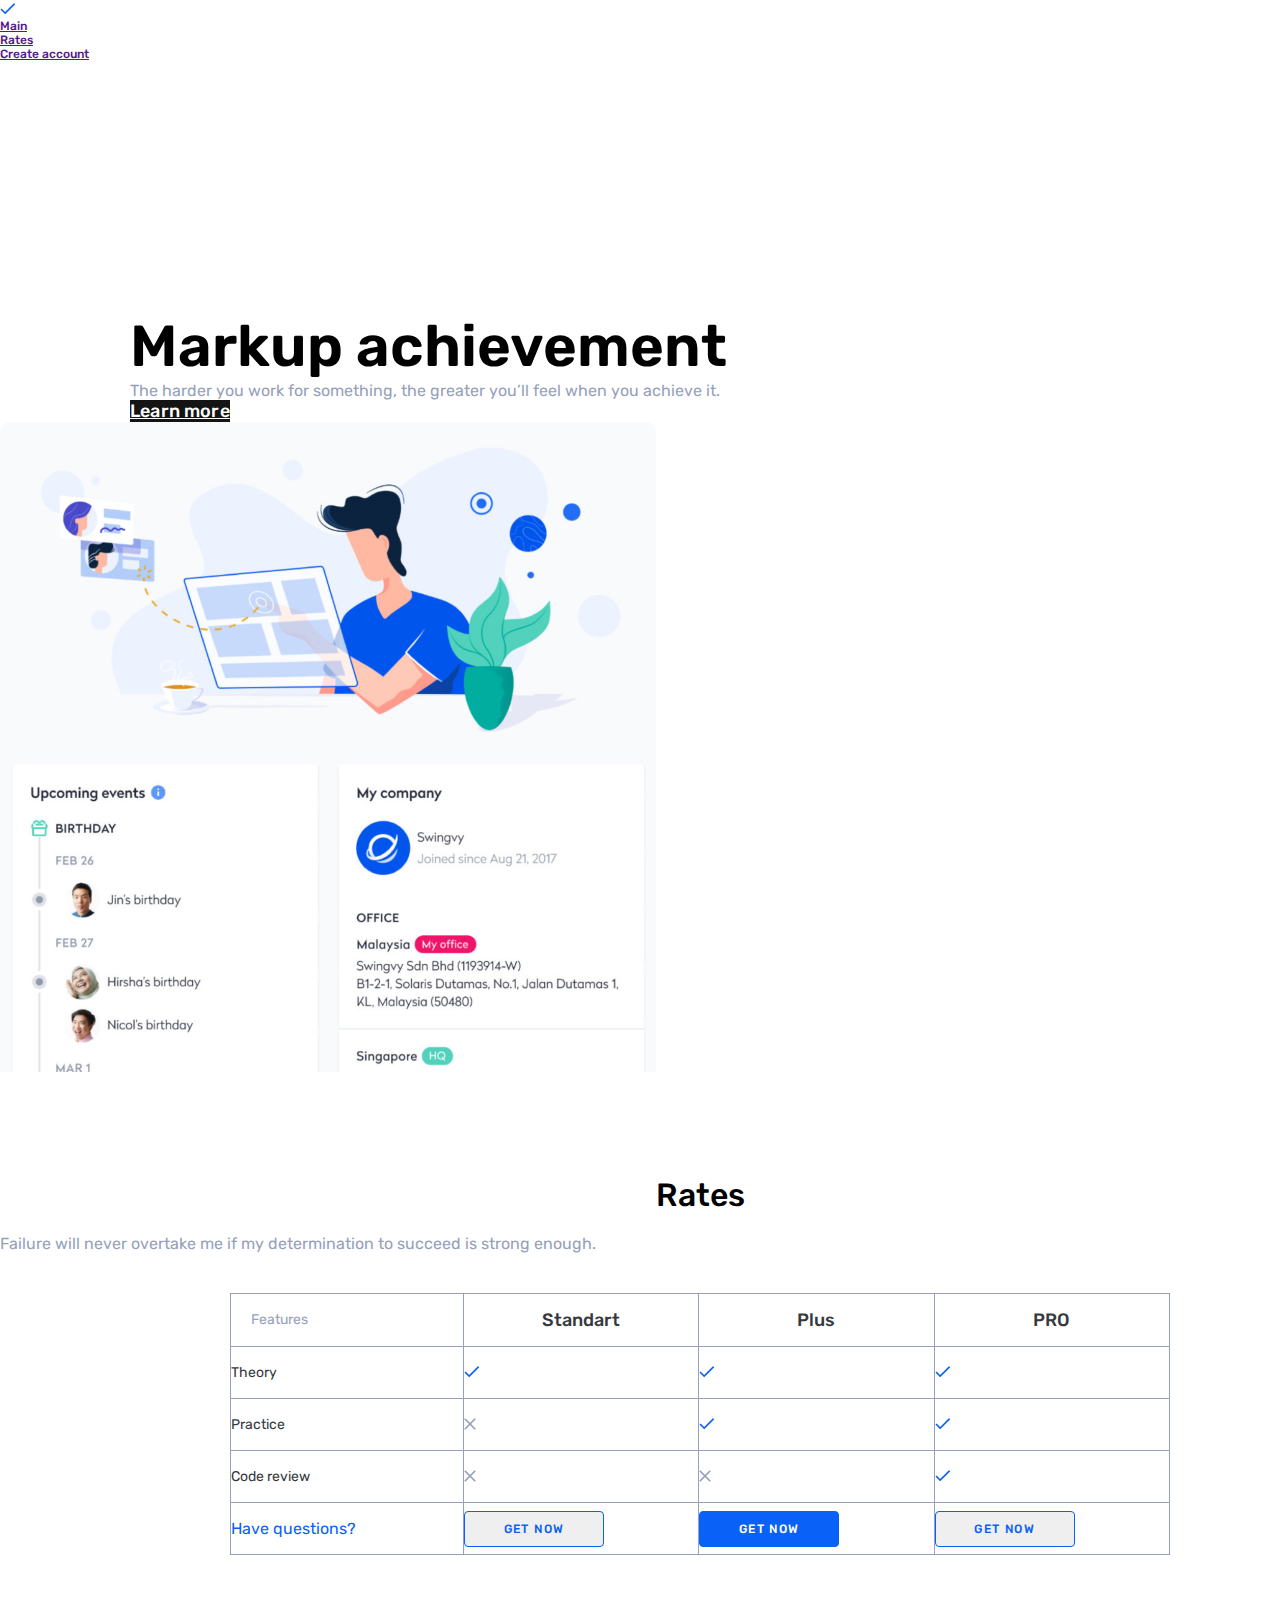
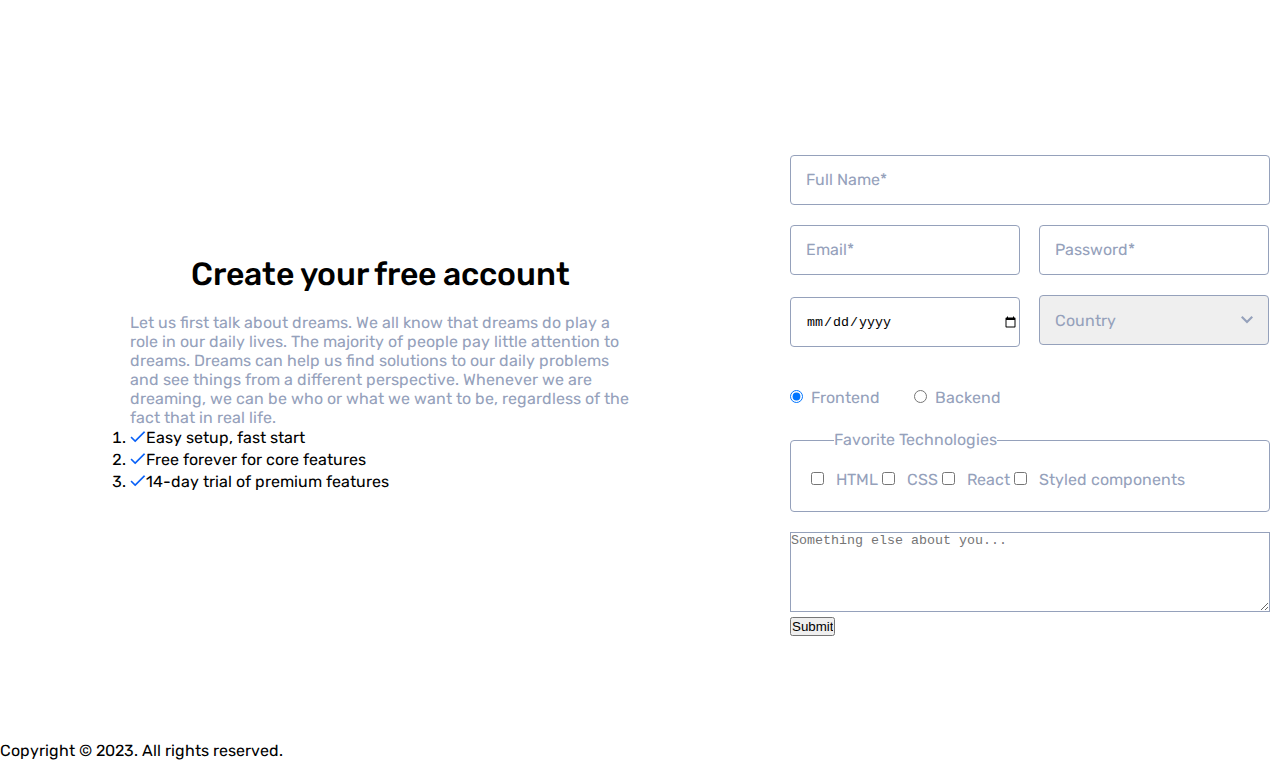
==== commit 30c09f10: "Update style" ====
--- a/site/index.html
+++ b/site/index.html
@@ -30,7 +30,7 @@
         <div class="product-info-block">
             <h1 class="main-title">Markup achievement</h1>
             <p class="info-text">The harder you work for something, the greater you’ll feel when you achieve it.</p>
-            <a class="btn" href="">Learn More</a>
+            <a class="btn" href="">Learn more</a>
         </div>
         <div>
             <img src="./assets/images/image.png" alt="">
